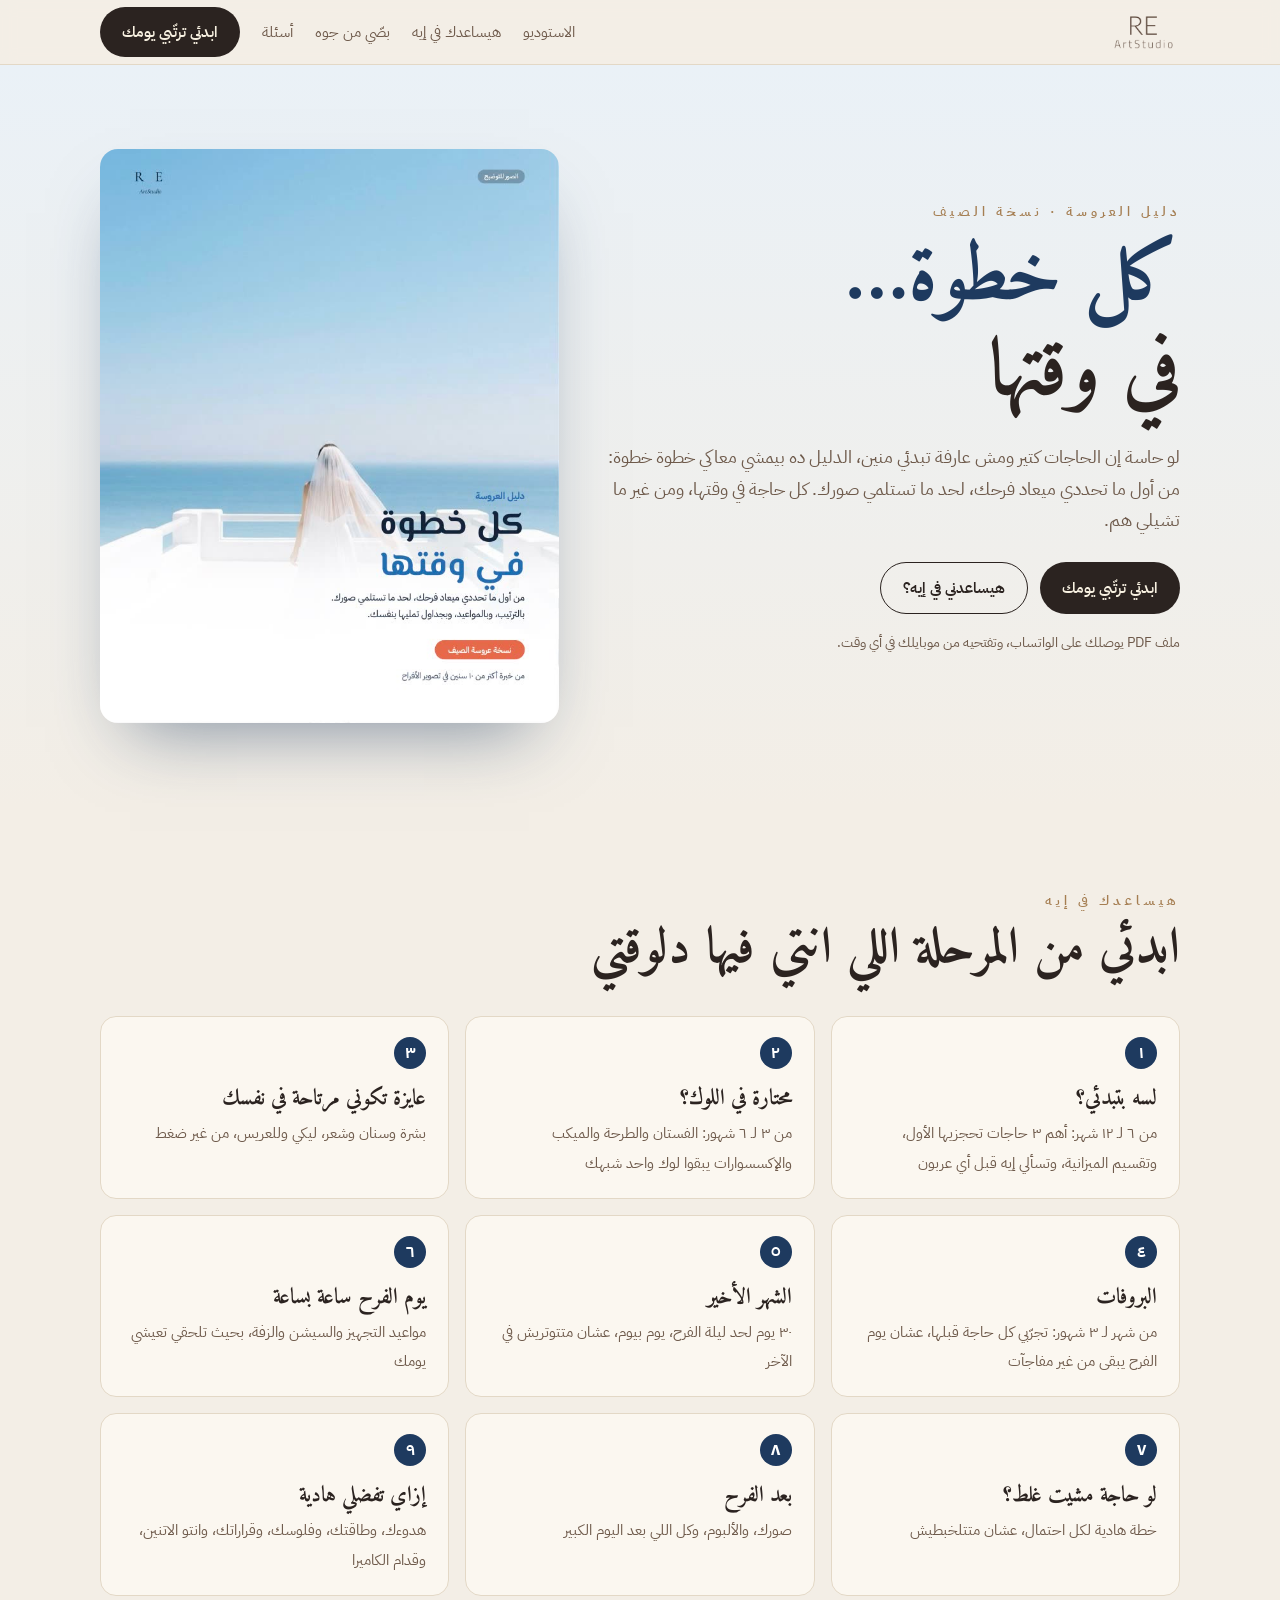
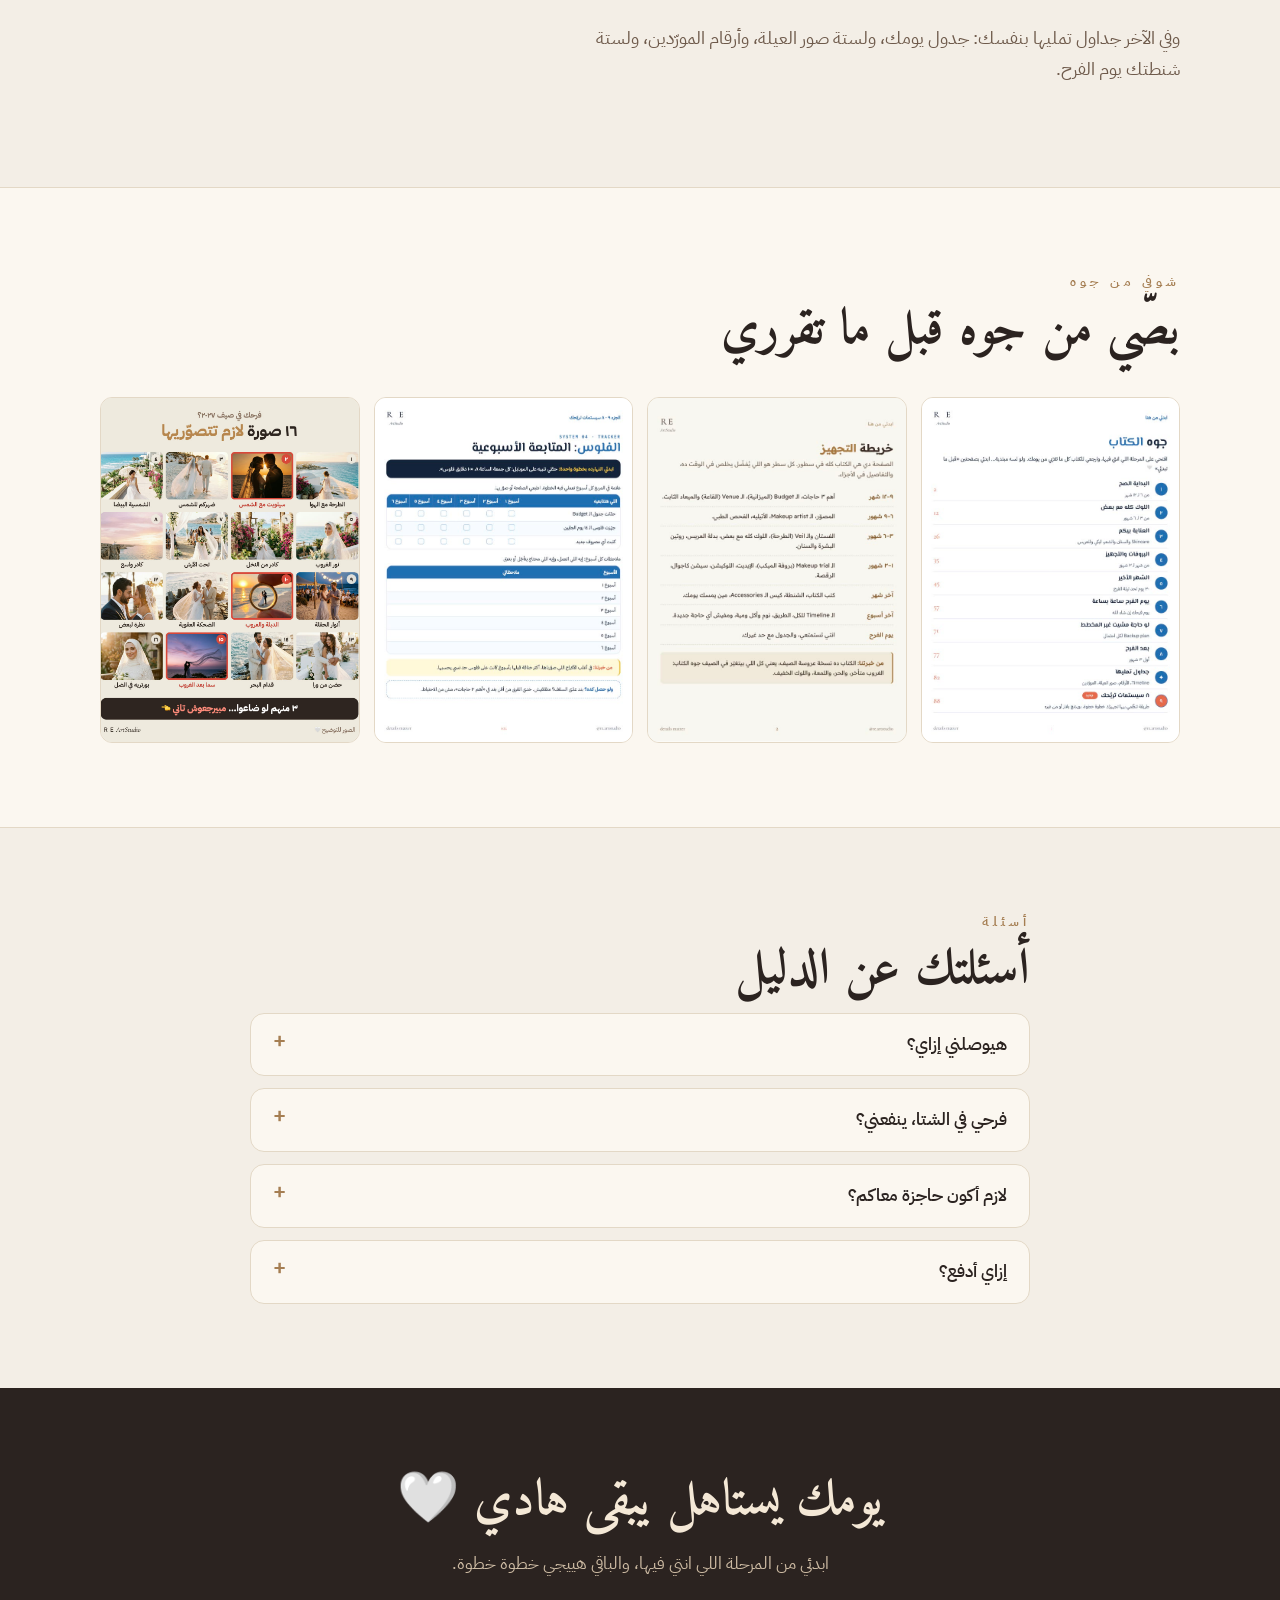
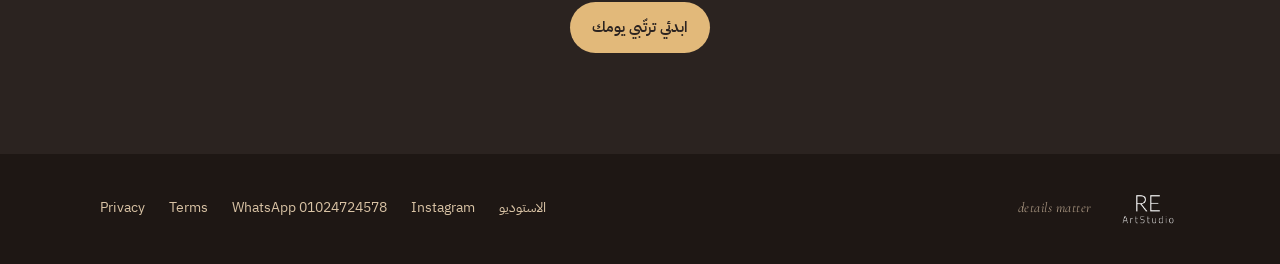
==== book.html @ e86db83d "Add files via upload" ====
<!doctype html>
<html lang="ar" dir="rtl">
<head>
<meta charset="utf-8">
<meta name="viewport" content="width=device-width, initial-scale=1">
<title>دليل العروسة | RE ArtStudio</title>
<meta name="description" content="دليل العروسة: نظام كامل خطوة بخطوة من أول ما تحددي ميعاد فرحك لحد ما تستلمي صورك.">
<meta property="og:title" content="دليل العروسة: كل خطوة في وقتها">
<meta property="og:image" content="https://byrg1.github.io/re.artstudio/assets/b_cover.jpg">
<link rel="icon" href="assets/logo_brown.png">
<link rel="preconnect" href="https://fonts.googleapis.com"><link rel="preconnect" href="https://fonts.gstatic.com" crossorigin>
<link href="https://fonts.googleapis.com/css2?family=Amiri:wght@400;700&family=Cormorant+Garamond:ital,wght@1,500&family=IBM+Plex+Sans+Arabic:wght@400;500;600;700&display=swap" rel="stylesheet">
<link rel="stylesheet" href="style.css?v=6">
</head>
<body>

<nav><div class="wrap">
  <a class="logo" href="index.html" aria-label="RE ArtStudio"><img src="assets/logo_brown.png" alt="RE ArtStudio"></a>
  <div class="links"><a href="index.html">الاستوديو</a><a href="#inside">هيساعدك في إيه</a><a href="#peek">بصّي من جوه</a><a href="#faq">أسئلة</a></div>
  <a class="btn" href="https://wa.me/201024724578?text=%D8%A3%D9%87%D9%84%D9%8B%D8%A7%20%F0%9F%A4%8D%20%D8%B9%D8%A7%D9%88%D8%B2%D8%A9%20%D8%A3%D8%B7%D9%84%D8%A8%20%D8%AF%D9%84%D9%8A%D9%84%20%D8%A7%D9%84%D8%B9%D8%B1%D9%88%D8%B3%D8%A9">ابدئي ترتّبي يومك</a>
</div></nav>

<header class="bhero"><section><div class="wrap">
  <div>
    <span class="kicker">دليل العروسة · نسخة الصيف</span>
    <h1>كل خطوة…<br><b>في وقتها</b></h1>
    <p class="lead">لو حاسة إن الحاجات كتير ومش عارفة تبدئي منين، الدليل ده بيمشي معاكي خطوة خطوة: من أول ما تحددي ميعاد فرحك، لحد ما تستلمي صورك. كل حاجة في وقتها، ومن غير ما تشيلي هم.</p>
    <p style="margin-top:26px;display:flex;gap:12px;flex-wrap:wrap">
      <a class="btn" href="https://wa.me/201024724578?text=%D8%A3%D9%87%D9%84%D9%8B%D8%A7%20%F0%9F%A4%8D%20%D8%B9%D8%A7%D9%88%D8%B2%D8%A9%20%D8%A3%D8%B7%D9%84%D8%A8%20%D8%AF%D9%84%D9%8A%D9%84%20%D8%A7%D9%84%D8%B9%D8%B1%D9%88%D8%B3%D8%A9">ابدئي ترتّبي يومك</a>
      <a class="btn ghost" href="#inside">هيساعدني في إيه؟</a>
    </p>
    <p style="color:var(--muted);font-size:14px;margin-top:14px">ملف PDF يوصلك على الواتساب، وتفتحيه من موبايلك في أي وقت.</p>
  </div>
  <img src="assets/b_cover.jpg" alt="غلاف دليل العروسة">
</div></section></header>

<section id="inside"><div class="wrap">
  <span class="kicker">هيساعدك في إيه</span>
  <h2>ابدئي من المرحلة اللي انتي فيها دلوقتي</h2>
  <div class="parts">
    <div><b>لسه بتبدئي؟</b><span>من ٦ لـ ١٢ شهر: أهم ٣ حاجات تحجزيها الأول، وتقسيم الميزانية، وتسألي إيه قبل أي عربون</span></div>
    <div><b>محتارة في اللوك؟</b><span>من ٣ لـ ٦ شهور: الفستان والطرحة والميكب والإكسسوارات يبقوا لوك واحد شبهك</span></div>
    <div><b>عايزة تكوني مرتاحة في نفسك</b><span>بشرة وسنان وشعر، ليكي وللعريس، من غير ضغط</span></div>
    <div><b>البروفات</b><span>من شهر لـ ٣ شهور: تجرّبي كل حاجة قبلها، عشان يوم الفرح يبقى من غير مفاجآت</span></div>
    <div><b>الشهر الأخير</b><span>٣٠ يوم لحد ليلة الفرح، يوم بيوم، عشان متتوتريش في الآخر</span></div>
    <div><b>يوم الفرح ساعة بساعة</b><span>مواعيد التجهيز والسيشن والزفة، بحيث تلحقي تعيشي يومك</span></div>
    <div><b>لو حاجة مشيت غلط؟</b><span>خطة هادية لكل احتمال، عشان متتلخبطيش</span></div>
    <div><b>بعد الفرح</b><span>صورك، والألبوم، وكل اللي بعد اليوم الكبير</span></div>
    <div><b>إزاي تفضلي هادية</b><span>هدوءك، وطاقتك، وفلوسك، وقراراتك، وانتو الاتنين، وقدام الكاميرا</span></div>
  </div>
  <p class="lead" style="margin-top:26px">وفي الآخر جداول تمليها بنفسك: جدول يومك، ولستة صور العيلة، وأرقام المورّدين، ولستة شنطتك يوم الفرح.</p>
</div></section>

<section id="peek" class="packages"><div class="wrap">
  <span class="kicker">شوفي من جوه</span>
  <h2>بصّي من جوه قبل ما تقرري</h2>
  <div class="peek">
    <img src="assets/b_toc.jpg" alt="فهرس الكتاب" loading="lazy">
    <img src="assets/b_p03.jpg" alt="خريطة التجهيز" loading="lazy">
    <img src="assets/b_tracker.jpg" alt="تراكر" loading="lazy">
    <img src="assets/b_promo1.jpg" alt="١٦ صورة لازم تتصوريها" loading="lazy">
  </div>
</div></section>

<section id="faq"><div class="wrap" style="max-width:820px">
  <span class="kicker">أسئلة</span>
  <h2>أسئلتك عن الدليل</h2>
  <details><summary>هيوصلني إزاي؟</summary><p>ملف PDF بيوصلك على الواتساب بعد الدفع، وتفتحيه على موبايلك أو الكمبيوتر.</p></details>
  <details><summary>فرحي في الشتا، ينفعني؟</summary><p>النسخة دي معمولة لعروسة الصيف. الجدول والخطوات بتنفع في أي وقت، بس المواعيد اللي على الغروب والحر هتختلف في الشتا.</p></details>
  <details><summary>لازم أكون حاجزة معاكم؟</summary><p>لأ خالص. الدليل لأي عروسة، مهما كان المصوّر بتاعها.</p></details>
  <details><summary>إزاي أدفع؟</summary><p>ابعتيلنا على الواتساب ونبعتلك طريقة الدفع.</p></details>
</div></section>

<section class="closing"><div class="wrap">
  <h2>يومك يستاهل يبقى هادي 🤍</h2><p>ابدئي من المرحلة اللي انتي فيها، والباقي هييجي خطوة خطوة.</p>
  <p style="margin-top:24px"><a class="btn gold" href="https://wa.me/201024724578?text=%D8%A3%D9%87%D9%84%D9%8B%D8%A7%20%F0%9F%A4%8D%20%D8%B9%D8%A7%D9%88%D8%B2%D8%A9%20%D8%A3%D8%B7%D9%84%D8%A8%20%D8%AF%D9%84%D9%8A%D9%84%20%D8%A7%D9%84%D8%B9%D8%B1%D9%88%D8%B3%D8%A9">ابدئي ترتّبي يومك</a></p>
</div></section>

<footer><div class="wrap">
  <img src="assets/logo_white.png" alt="RE ArtStudio">
  <span class="latin">details matter</span>
  <span class="grow"></span>
  <a href="index.html">الاستوديو</a>
  <a href="https://www.instagram.com/re.artstudio/" target="_blank" rel="noopener">Instagram</a>
  <a href="https://wa.me/201024724578">WhatsApp 01024724578</a>
  <a href="terms.html">Terms</a><a href="privacy.html">Privacy</a>
</div></footer>
</body>
</html>
---- style.css ----
/* RE ArtStudio site — same identity as the Instagram page: cream, ink, gold, maroon. */
:root{--cream:#F3EEE6;--paper:#FBF7F0;--ink:#2B2320;--muted:#6E5A4B;--gold:#A57E52;--gold2:#E2B97A;--maroon:#2B2320;--line:#E3D8C6}
*{box-sizing:border-box}
html{scroll-behavior:smooth}
body{margin:0;background:var(--cream);color:var(--ink);font-family:"IBM Plex Sans Arabic",system-ui,sans-serif;line-height:1.75;font-size:17px}
img{max-width:100%;display:block}
a{color:inherit}
.wrap{max-width:1120px;margin:0 auto;padding:0 20px}
.latin{font-family:"Cormorant Garamond",serif;font-style:italic;letter-spacing:.5px}
h1,h2,h3{font-family:Amiri,serif;line-height:1.2;margin:0}
h2{font-size:clamp(32px,4.6vw,50px)}
.kicker{font:600 13px "IBM Plex Sans Arabic",sans-serif;letter-spacing:4px;color:var(--gold);text-transform:uppercase;margin-bottom:10px;display:block}
.lead{color:var(--muted);font-size:18px;max-width:640px}
section{padding:84px 0}

/* nav */
nav{position:sticky;top:0;z-index:10;background:rgba(243,238,230,.92);backdrop-filter:blur(8px);border-bottom:1px solid var(--line)}
nav .wrap{display:flex;align-items:center;gap:22px;height:64px}
nav .logo img{height:34px}
nav .links{display:flex;gap:22px;margin-inline-start:auto;font-size:15px}
nav .links a{text-decoration:none;color:var(--muted)}
nav .links a:hover{color:var(--ink)}
.btn{display:inline-flex;align-items:center;gap:8px;background:var(--maroon);color:#F8F1E1;text-decoration:none;font-weight:600;padding:12px 22px;border-radius:99px;font-size:15px;transition:transform .15s}
.btn:hover{transform:translateY(-1px)}
.btn.ghost{background:transparent;color:var(--ink);border:1.5px solid var(--ink)}
.btn.gold{background:var(--gold2);color:var(--maroon)}
@media(max-width:760px){nav .links{display:none}}

/* hero */
.hero{background:radial-gradient(120% 90% at 80% 0%,#4a3b33 0,#2B2320 50%,#17110e 100%);color:#F4E8D6;padding:110px 0 120px;overflow:hidden}
.hero .wrap{display:grid;grid-template-columns:1.1fr .9fr;gap:48px;align-items:center}
.hero h1{font-size:clamp(44px,6.6vw,82px)}
.hero h1 b{color:var(--gold2);font-weight:700}
.hero p{color:#E9D3B4;font-size:19px;max-width:520px}
.hero .cta{display:flex;gap:12px;flex-wrap:wrap;margin-top:28px}
.hero .ghost{color:#F4E8D6;border-color:#F4E8D6}
.hero .stack{position:relative;height:520px}
.hero .stack img{position:absolute;width:62%;border-radius:14px;box-shadow:0 30px 60px -20px rgba(0,0,0,.6)}
.hero .stack img:nth-child(1){top:0;inset-inline-start:0;transform:rotate(-4deg)}
.hero .stack img:nth-child(2){top:70px;inset-inline-end:0;transform:rotate(3deg)}
.hero .stack img:nth-child(3){bottom:0;inset-inline-start:18%;transform:rotate(-1deg)}
.stats{display:flex;gap:34px;margin-top:36px;color:#E9D3B4;font-size:14px}
.stats b{display:block;font:700 34px Amiri,serif;color:#F4E8D6}
@media(max-width:860px){.hero .wrap{grid-template-columns:1fr}.hero .stack{height:420px}}

/* values */
.cards{display:grid;grid-template-columns:repeat(3,1fr);gap:20px;margin-top:40px}
.card{background:var(--paper);border:1px solid var(--line);border-radius:18px;padding:28px}
.card .n{font:700 15px "IBM Plex Sans Arabic";color:#F8F1E1;background:var(--maroon);width:34px;height:34px;border-radius:50%;display:grid;place-items:center;margin-bottom:14px}
.card h3{font-size:28px;margin-bottom:6px}
.card p{margin:0;color:var(--muted)}
@media(max-width:860px){.cards{grid-template-columns:1fr}}

/* work grid */
.work{display:grid;grid-template-columns:repeat(4,1fr);gap:16px;margin-top:40px}
.work a{display:block;border-radius:14px;overflow:hidden;box-shadow:0 18px 30px -22px rgba(74,15,20,.6);transition:transform .2s}
.work a:hover{transform:translateY(-4px)}
.work img{aspect-ratio:4/5;object-fit:cover;width:100%}
@media(max-width:860px){.work{grid-template-columns:repeat(2,1fr)}}

/* packages */
.packages{background:var(--paper);border-top:1px solid var(--line);border-bottom:1px solid var(--line)}
.pk{display:grid;grid-template-columns:repeat(4,1fr);gap:18px;margin-top:40px}
.plan{background:var(--cream);border:1px solid var(--line);border-radius:20px;padding:28px 24px;display:flex;flex-direction:column}
.plan.hot{background:var(--maroon);color:#F4E8D6;border-color:var(--maroon)}
.plan .tag{font:600 12px "IBM Plex Sans Arabic";letter-spacing:3px;color:var(--gold)}
.plan.hot .tag{color:var(--gold2)}
.plan h3{font-size:30px;margin:6px 0 2px}
.plan .price{font:700 40px Amiri,serif;margin:10px 0}
.plan .price small{font:500 15px "IBM Plex Sans Arabic";opacity:.7}
.plan ul{list-style:none;padding:0;margin:0 0 22px;flex:1}
.plan li{padding:6px 0;border-bottom:1px dashed var(--line)}
.plan.hot li{border-color:rgba(244,232,214,.2)}
.plan li::before{content:"✓ ";color:var(--gold)}
.plan.hot li::before{color:var(--gold2)}
.note{margin-top:26px;display:flex;gap:28px;flex-wrap:wrap;color:var(--muted);font-size:15px}
.note span::before{content:"🤍 "}
@media(max-width:980px){.pk{grid-template-columns:repeat(2,1fr)}}
@media(max-width:560px){.pk{grid-template-columns:1fr}}

/* book teaser */
.bookband{display:grid;grid-template-columns:.8fr 1.2fr;gap:48px;align-items:center}
.bookband img{border-radius:16px;box-shadow:0 30px 60px -28px rgba(74,15,20,.55)}
@media(max-width:860px){.bookband{grid-template-columns:1fr}}

/* faq */
details{background:var(--paper);border:1px solid var(--line);border-radius:14px;padding:16px 22px;margin-top:12px}
summary{cursor:pointer;font-weight:600;list-style:none}
summary::after{content:"+";float:left;color:var(--gold);font-size:22px;line-height:1}
details[open] summary::after{content:"–"}
details p{margin:10px 0 0;color:var(--muted)}

/* closing + footer */
.closing{background:var(--ink);color:#F4E8D6;text-align:center}
.closing h2{color:#F4E8D6}
.closing p{color:#CDBBA3}
footer{background:#1E1714;color:#A89580;font-size:14px;padding:40px 0}
footer .wrap{display:flex;gap:24px;flex-wrap:wrap;align-items:center}
footer img{height:30px}
footer a{color:#D9C3A5;text-decoration:none}
footer .grow{flex:1}
.tiny{font-size:12px;color:#7c6a59;margin-top:14px;width:100%}

/* book page */
.bhero{background:linear-gradient(180deg,#EAF1F7 0,#F3EEE6 100%)}
.bhero .wrap{display:grid;grid-template-columns:1fr .8fr;gap:48px;align-items:center}
.bhero h1{font-size:clamp(46px,6.4vw,80px);color:#1E3A5F}
.bhero h1 b{color:var(--maroon)}
.bhero img{border-radius:18px;box-shadow:0 34px 70px -30px rgba(30,58,95,.55)}
@media(max-width:860px){.bhero .wrap{grid-template-columns:1fr}}
.parts{counter-reset:p;display:grid;grid-template-columns:repeat(3,1fr);gap:16px;margin-top:36px}
.parts div{background:var(--paper);border:1px solid var(--line);border-radius:16px;padding:20px 22px}
.parts div::before{counter-increment:p;content:counter(p, arabic-indic);display:inline-grid;place-items:center;width:32px;height:32px;border-radius:50%;background:#1E3A5F;color:#fff;font-weight:700;margin-bottom:10px}
.parts b{display:block;font:700 22px Amiri,serif}
.parts span{color:var(--muted);font-size:15px}
@media(max-width:860px){.parts{grid-template-columns:1fr}}
.peek{display:grid;grid-template-columns:repeat(4,1fr);gap:14px;margin-top:36px}
.peek img{border-radius:12px;border:1px solid var(--line);aspect-ratio:3/4;object-fit:cover;object-position:top;width:100%}
@media(max-width:860px){.peek{grid-template-columns:repeat(2,1fr)}}

/* custom package band */
.custom{margin-top:18px;display:flex;gap:24px;align-items:center;justify-content:space-between;background:var(--cream);border:1.5px dashed var(--gold);border-radius:20px;padding:24px 28px}
.custom .tag{font:600 12px "IBM Plex Sans Arabic";letter-spacing:3px;color:var(--gold)}
.custom h3{font-size:30px;margin:4px 0 6px}
.custom p{margin:0;color:var(--muted);max-width:640px}
@media(max-width:760px){.custom{flex-direction:column;align-items:flex-start}}

/* bride voices */
.voices{columns:3 280px;column-gap:18px;margin-top:36px}
.voices figure{break-inside:avoid;margin:0 0 18px;background:var(--paper);border:1px solid var(--line);border-radius:18px;padding:26px 26px 20px;position:relative}
.voices figure:before{content:"”";position:absolute;top:-6px;inset-inline-start:18px;font:700 64px Amiri,serif;color:var(--gold2)}
.voices blockquote{margin:14px 0 0;font:400 22px/1.75 Amiri,serif;color:var(--ink)}
.voices blockquote b{color:var(--maroon)}
.voices .en blockquote{direction:ltr;text-align:left;font-family:"Cormorant Garamond",serif;font-style:italic;font-size:23px}
.voices figcaption{margin-top:12px;font-size:14px;color:var(--gold)}
.voices figcaption:before{content:"— "}

/* our photos */
.gal{display:grid;grid-template-columns:repeat(3,1fr);gap:12px;margin-top:34px}
.gal img{width:100%;aspect-ratio:4/5;object-fit:cover;border-radius:14px}
.gal img:nth-child(1),.gal img:nth-child(4){grid-row:span 2;aspect-ratio:auto;height:100%}
@media(max-width:760px){.gal{grid-template-columns:repeat(2,1fr)}.gal img:nth-child(n){grid-row:auto;aspect-ratio:4/5;height:auto}}

/* 12-hour tier */
.tier12{margin-top:34px;background:var(--ink);color:#F4E8D6;border-radius:24px;padding:36px 32px}
.tier12-head .tag{font:600 12px "IBM Plex Sans Arabic";letter-spacing:3px;color:var(--gold2)}
.tier12-head h3{font-size:clamp(28px,3.4vw,38px);margin:6px 0 10px;color:#F4E8D6}
.tier12-head p{margin:0;color:#CDBBA3;max-width:720px}
.pk2{display:grid;grid-template-columns:repeat(2,1fr);gap:18px;margin-top:28px}
.tier12 .plan:not(.hot){background:#3a2f2a;border-color:#4a3d36;color:#F4E8D6}
.tier12 .plan:not(.hot) li{border-color:rgba(244,232,214,.15)}
.tier12 .plan:not(.hot) .btn.ghost{color:#F4E8D6;border-color:#F4E8D6}
.tier12 .plan.hot{background:#F8F1E1;color:var(--ink);border-color:var(--gold2)}
.tier12 .plan.hot .tag{color:var(--gold)}
.tier12 .plan.hot li{border-color:var(--line)}
@media(max-width:760px){.pk2{grid-template-columns:1fr}.tier12{padding:28px 20px}}
.plan .en{display:block;font:italic 500 17px "Cormorant Garamond",serif;letter-spacing:.3px;opacity:.75;direction:ltr;text-align:right}
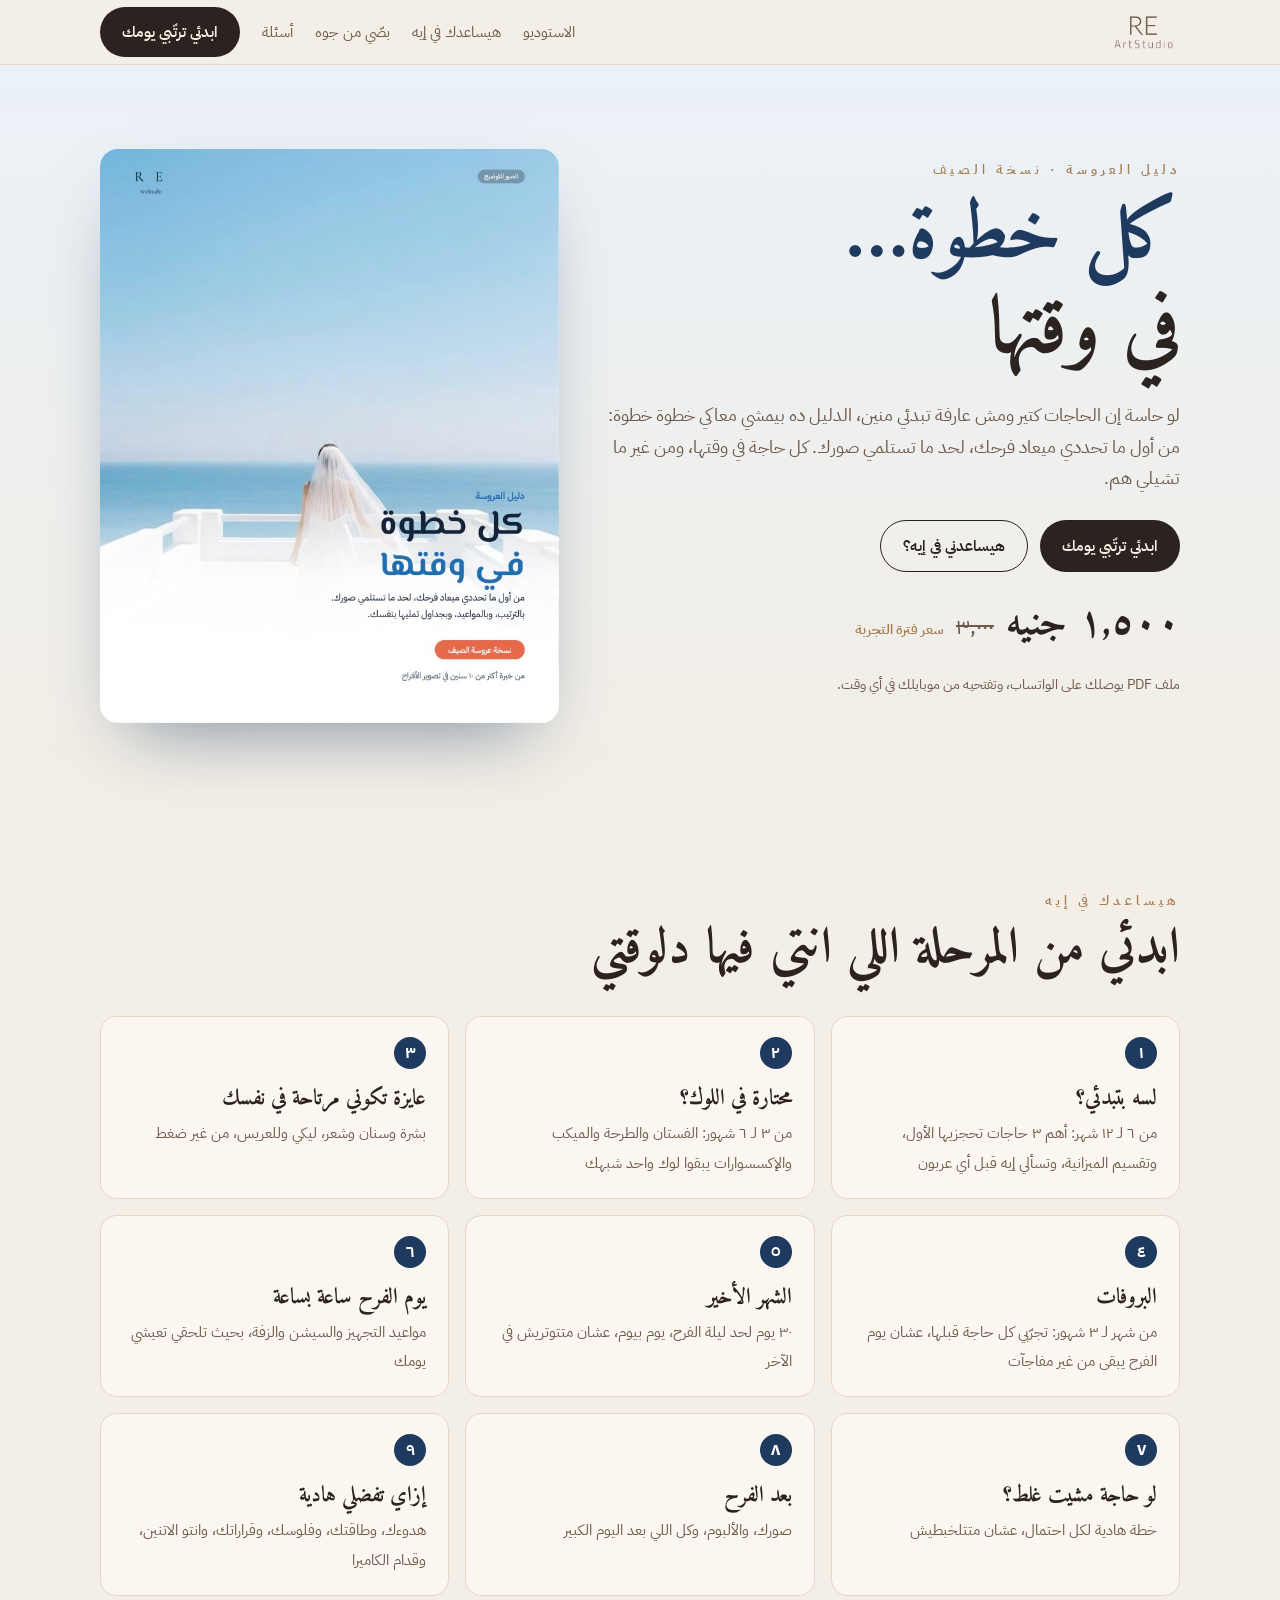
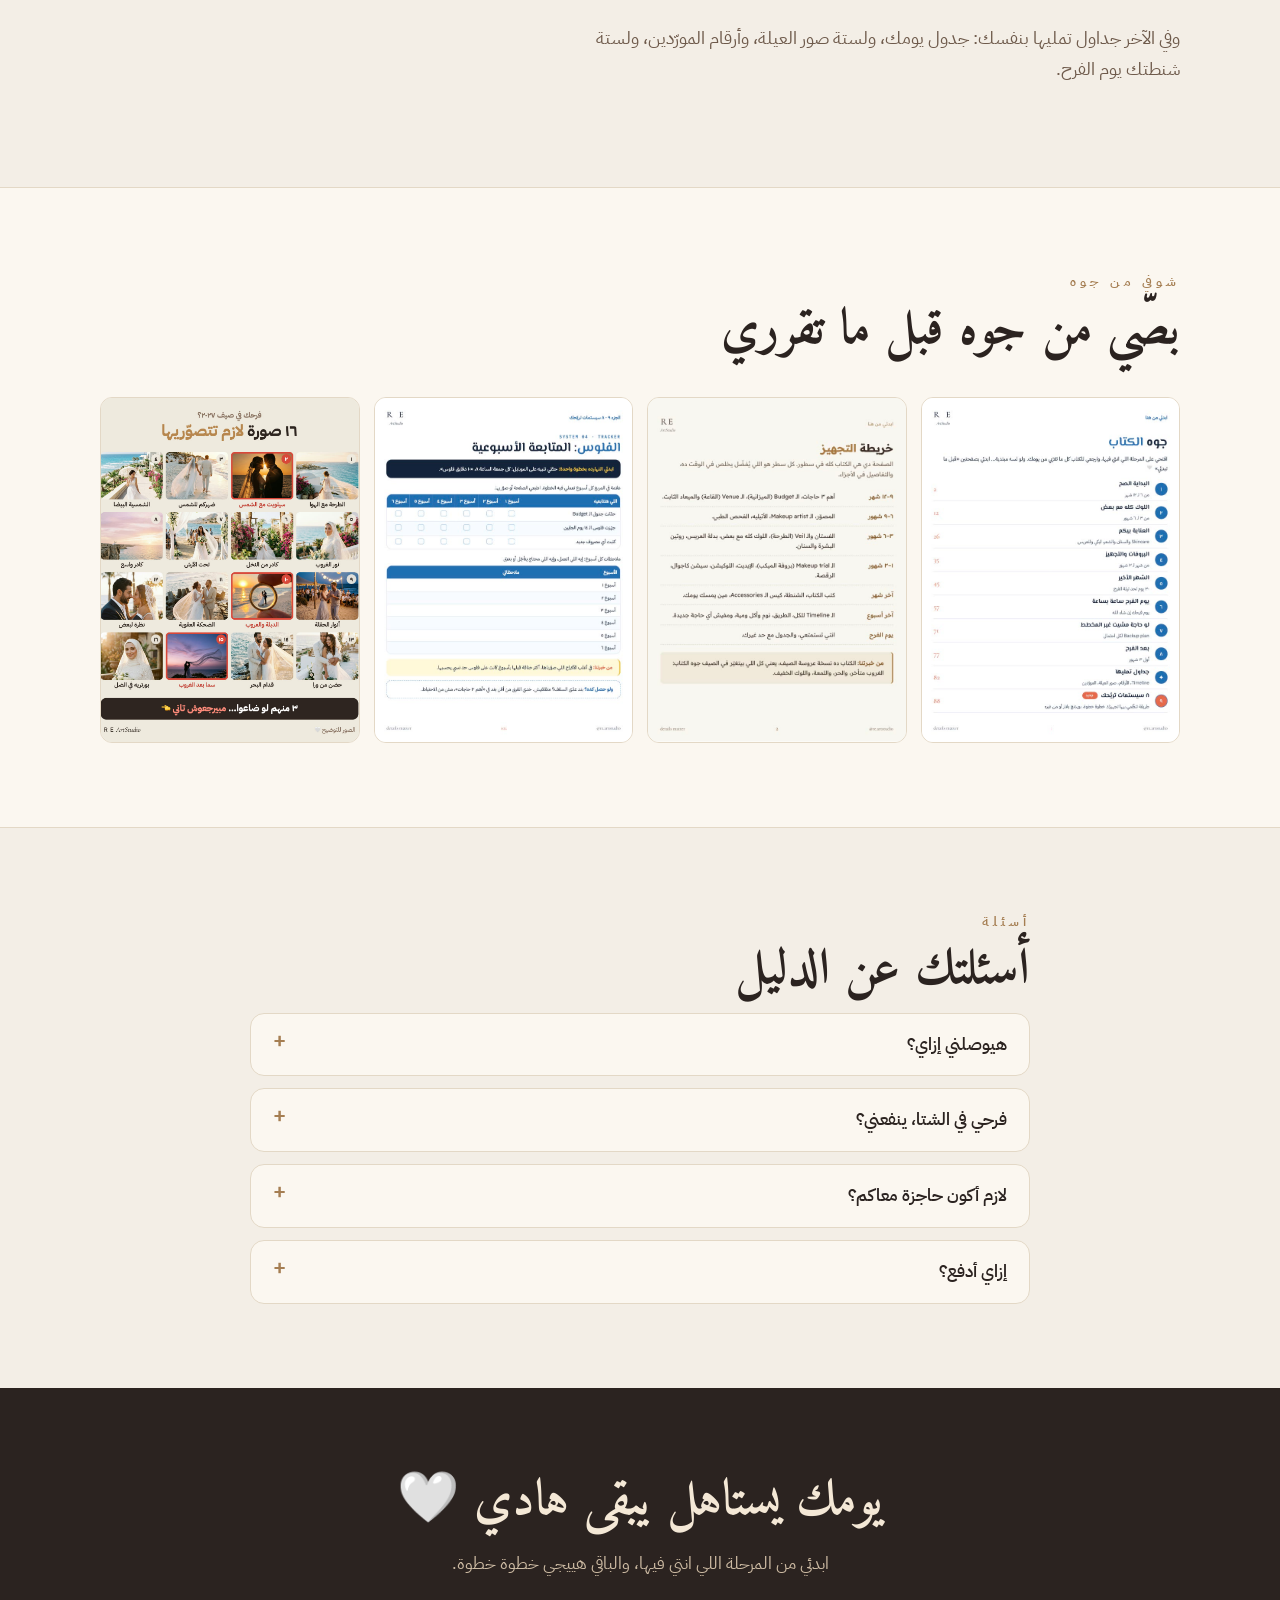
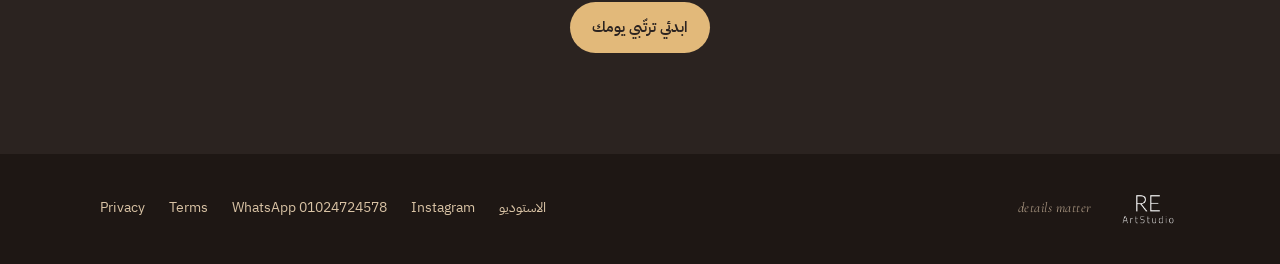
==== commit 4599568d: "Add files via upload" ====
--- a/book.html
+++ b/book.html
@@ -6,18 +6,19 @@
 <title>دليل العروسة | RE ArtStudio</title>
 <meta name="description" content="دليل العروسة: نظام كامل خطوة بخطوة من أول ما تحددي ميعاد فرحك لحد ما تستلمي صورك.">
 <meta property="og:title" content="دليل العروسة: كل خطوة في وقتها">
-<meta property="og:image" content="https://byrg1.github.io/re.artstudio/assets/b_cover.jpg">
+<meta property="og:image" content="https://reartstudio.github.io/assets/b_cover.jpg">
 <link rel="icon" href="assets/logo_brown.png">
 <link rel="preconnect" href="https://fonts.googleapis.com"><link rel="preconnect" href="https://fonts.gstatic.com" crossorigin>
 <link href="https://fonts.googleapis.com/css2?family=Amiri:wght@400;700&family=Cormorant+Garamond:ital,wght@1,500&family=IBM+Plex+Sans+Arabic:wght@400;500;600;700&display=swap" rel="stylesheet">
-<link rel="stylesheet" href="style.css?v=6">
+<link rel="stylesheet" href="style.css?v=12">
 </head>
 <body>
 
 <nav><div class="wrap">
   <a class="logo" href="index.html" aria-label="RE ArtStudio"><img src="assets/logo_brown.png" alt="RE ArtStudio"></a>
-  <div class="links"><a href="index.html">الاستوديو</a><a href="#inside">هيساعدك في إيه</a><a href="#peek">بصّي من جوه</a><a href="#faq">أسئلة</a></div>
+  <div class="links" id="menu"><a href="index.html">الاستوديو</a><a href="#inside">هيساعدك في إيه</a><a href="#peek">بصّي من جوه</a><a href="#faq">أسئلة</a></div>
   <a class="btn" href="https://wa.me/201024724578?text=%D8%A3%D9%87%D9%84%D9%8B%D8%A7%20%F0%9F%A4%8D%20%D8%B9%D8%A7%D9%88%D8%B2%D8%A9%20%D8%A3%D8%B7%D9%84%D8%A8%20%D8%AF%D9%84%D9%8A%D9%84%20%D8%A7%D9%84%D8%B9%D8%B1%D9%88%D8%B3%D8%A9">ابدئي ترتّبي يومك</a>
+  <button class="menubtn" aria-label="القايمة" onclick="document.getElementById(\'menu\').classList.toggle(\'open\')">☰</button>
 </div></nav>
 
 <header class="bhero"><section><div class="wrap">
@@ -29,6 +30,7 @@
       <a class="btn" href="https://wa.me/201024724578?text=%D8%A3%D9%87%D9%84%D9%8B%D8%A7%20%F0%9F%A4%8D%20%D8%B9%D8%A7%D9%88%D8%B2%D8%A9%20%D8%A3%D8%B7%D9%84%D8%A8%20%D8%AF%D9%84%D9%8A%D9%84%20%D8%A7%D9%84%D8%B9%D8%B1%D9%88%D8%B3%D8%A9">ابدئي ترتّبي يومك</a>
       <a class="btn ghost" href="#inside">هيساعدني في إيه؟</a>
     </p>
+    <p class="bprice"><b>١,٥٠٠ جنيه</b> <s>٣,٠٠٠</s> <span>سعر فترة التجربة</span></p>
     <p style="color:var(--muted);font-size:14px;margin-top:14px">ملف PDF يوصلك على الواتساب، وتفتحيه من موبايلك في أي وقت.</p>
   </div>
   <img src="assets/b_cover.jpg" alt="غلاف دليل العروسة">
--- a/style.css
+++ b/style.css
@@ -155,3 +155,69 @@
 .tier12 .plan.hot li{border-color:var(--line)}
 @media(max-width:760px){.pk2{grid-template-columns:1fr}.tier12{padding:28px 20px}}
 .plan .en{display:block;font:italic 500 17px "Cormorant Garamond",serif;letter-spacing:.3px;opacity:.75;direction:ltr;text-align:right}
+.pk.pk3{grid-template-columns:repeat(3,1fr)}@media(max-width:860px){.pk.pk3{grid-template-columns:1fr}}
+
+.chooser{display:grid;grid-template-columns:1fr 1fr;gap:18px;margin-top:34px}
+.ch{display:block;text-decoration:none;background:var(--cream);border:1.5px solid var(--line);border-radius:20px;padding:26px 26px 22px;transition:transform .15s,border-color .15s}
+.ch:hover{transform:translateY(-3px);border-color:var(--gold)}
+.ch.dark{background:var(--ink);color:#F4E8D6;border-color:var(--ink)}
+.ch .tag{font:600 12px "IBM Plex Sans Arabic";letter-spacing:3px;color:var(--gold)}
+.ch.dark .tag{color:var(--gold2)}
+.ch h3{font-size:34px;margin:4px 0 12px}
+.ch h3 .en{font:italic 500 20px "Cormorant Garamond",serif;opacity:.7;margin-inline-start:8px}
+.ch .meta{display:flex;gap:10px;flex-wrap:wrap;margin-bottom:12px}
+.ch .meta b{font-size:14px;padding:6px 12px;border-radius:99px;background:var(--paper);border:1px solid var(--line)}
+.ch.dark .meta b{background:#3a2f2a;border-color:#4a3d36}
+.ch p{margin:0 0 14px;color:var(--muted)}
+.ch.dark p{color:#CDBBA3}
+.ch .go{font-weight:600;font-size:15px;color:var(--gold)}
+.ch.dark .go{color:var(--gold2)}
+@media(max-width:760px){.chooser{grid-template-columns:1fr}}
+
+.quiz{margin-top:34px;background:var(--paper);border:1.5px solid var(--gold);border-radius:22px;padding:28px;min-height:280px;position:relative}
+.qtop{display:flex;justify-content:space-between;align-items:center}
+.quiz .tag{font:600 12px "IBM Plex Sans Arabic";letter-spacing:3px;color:var(--gold)}
+.qstep{font-size:14px;color:var(--muted)}
+.qbar{height:4px;background:var(--line);border-radius:4px;margin:12px 0 22px;overflow:hidden}
+.qbar i{display:block;height:100%;width:0;background:var(--gold);transition:width .4s}
+.q h3{font-size:clamp(26px,3.4vw,36px)}
+.quiz .en{display:block;font:italic 500 17px "Cormorant Garamond",serif;opacity:.65;margin:2px 0 18px}
+.q{animation:qin .35s ease}
+@keyframes qin{from{opacity:0;transform:translateY(8px)}to{opacity:1;transform:none}}
+.opts{display:flex;gap:10px;flex-wrap:wrap}
+.opts button{font:500 16px "IBM Plex Sans Arabic",sans-serif;padding:12px 22px;border-radius:99px;border:1.5px solid var(--line);background:var(--cream);color:var(--ink);cursor:pointer;transition:all .15s}
+.opts button:hover{border-color:var(--ink);background:var(--ink);color:#F8F1E1}
+.qback{margin-top:18px;background:none;border:0;color:var(--muted);font:500 14px "IBM Plex Sans Arabic";cursor:pointer}
+.qload{text-align:center;padding:30px 0}
+.qload .lt{font:700 24px Amiri,serif;margin:14px 0 0}
+.spin{width:44px;height:44px;margin:0 auto;border:3px solid var(--line);border-top-color:var(--gold);border-radius:50%;animation:sp 1s linear infinite}
+@keyframes sp{to{transform:rotate(360deg)}}
+.qres{animation:qin .4s ease}
+.qres .rw{font-size:18px;margin:6px 0 16px;max-width:640px}
+.rcard{max-width:380px}
+.rcard .plan{margin:0}
+.qres .ra{display:flex;gap:10px;flex-wrap:wrap;margin-top:16px}
+.qres .btn.ghost{cursor:pointer;font-family:inherit}
+
+.qres .rh{font-size:clamp(26px,3.2vw,36px);margin:6px 0 4px}
+.rgrid{display:grid;grid-template-columns:380px 1fr;gap:26px;align-items:start;margin-top:10px}
+.rsure{list-style:none;padding:0;margin:0 0 18px}
+.rsure li{padding:8px 0;border-bottom:1px dashed var(--line)}
+.rsure li::before{content:"🤍 "}
+.rnote{display:block;margin-top:10px;font-size:14px;color:var(--muted)}
+@media(max-width:860px){.rgrid{grid-template-columns:1fr}}
+
+/* rebuild v12 */
+.menubtn{display:none;background:none;border:1.5px solid var(--ink);border-radius:10px;font-size:20px;line-height:1;padding:6px 10px;color:var(--ink);cursor:pointer}
+@media(max-width:760px){.menubtn{display:block}nav .links.open{display:flex;position:absolute;top:64px;inset-inline:0;flex-direction:column;gap:0;background:var(--cream);border-bottom:1px solid var(--line);padding:8px 20px 14px}nav .links.open a{padding:12px 0;border-bottom:1px dashed var(--line);font-size:17px}nav .btn{padding:10px 14px;font-size:13px}}
+.steps{display:grid;grid-template-columns:repeat(4,1fr);gap:16px;margin-top:34px}
+.steps>div{background:var(--paper);border:1px solid var(--line);border-radius:18px;padding:22px}
+.steps b{display:grid;place-items:center;width:34px;height:34px;border-radius:50%;background:var(--ink);color:#F8F1E1;margin-bottom:12px}
+.steps h3{font-size:24px;margin-bottom:6px}.steps p{margin:0;color:var(--muted);font-size:15px}
+@media(max-width:900px){.steps{grid-template-columns:repeat(2,1fr)}}@media(max-width:520px){.steps{grid-template-columns:1fr}}
+.deliv{margin-top:20px;background:var(--ink);color:#F4E8D6;border-radius:18px;padding:22px 26px}
+.deliv .tag{font:600 12px "IBM Plex Sans Arabic";letter-spacing:3px;color:var(--gold2)}.deliv p{margin:6px 0 0;font-size:18px}
+.bprice{margin:16px 0 0;display:flex;align-items:baseline;gap:12px;flex-wrap:wrap}
+.bprice b{font:700 40px Amiri,serif}.bprice s{color:var(--muted);font-size:22px}.bprice span{font-size:14px;color:var(--gold);font-weight:600}
+.wafab{position:fixed;bottom:16px;inset-inline-start:16px;z-index:20;display:none;background:#25D366;color:#fff;text-decoration:none;font-weight:700;padding:13px 20px;border-radius:99px;box-shadow:0 10px 24px -10px rgba(0,0,0,.5)}
+@media(max-width:760px){.wafab{display:inline-flex}}
